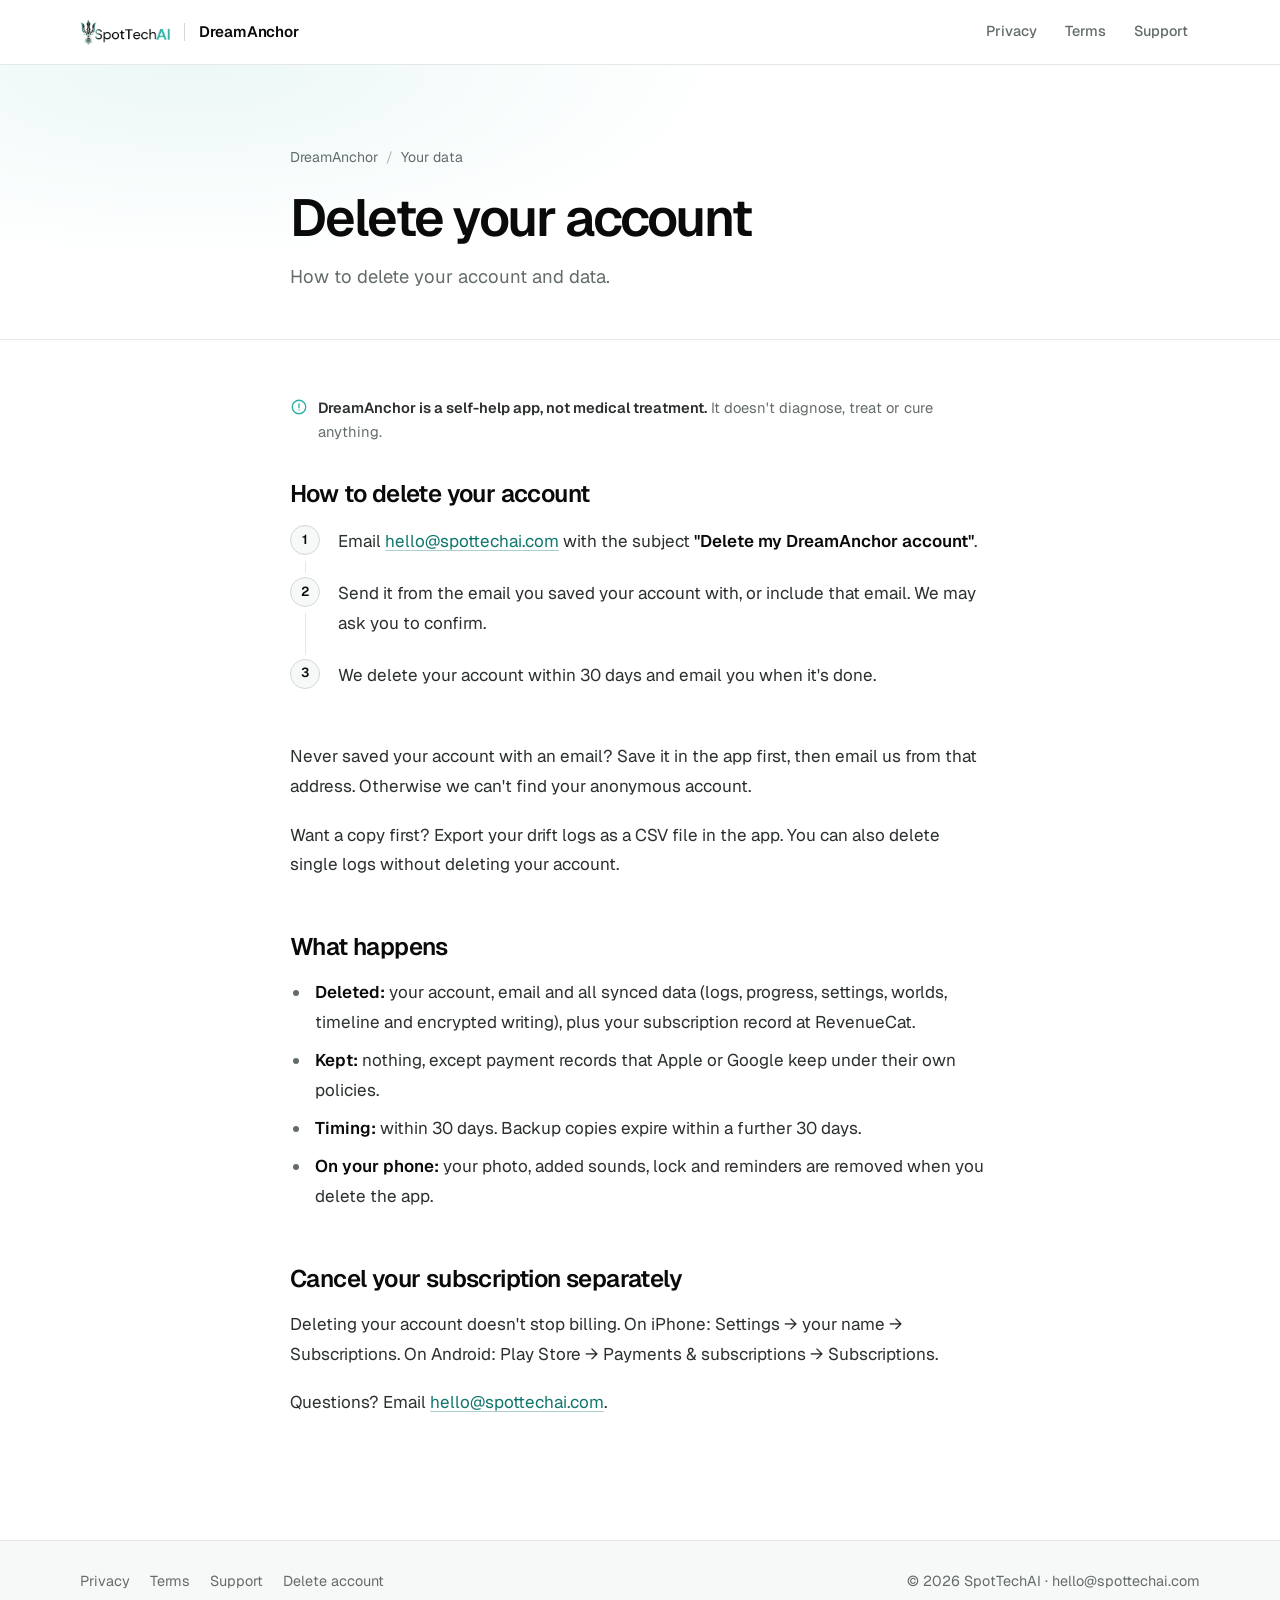
==== DreamAnchor/delete-account/index.html @ 68d118e9 "building DreamAnchor Privacy, Terms, Support Pages" ====
<!DOCTYPE html>
<!-- DRAFT: needs legal review before launch. See DreamAnchor/README.md for open assumptions. -->
<html lang="en">
<head>
  <meta charset="utf-8">
  <meta name="viewport" content="width=device-width, initial-scale=1">
  <title>Delete your account — DreamAnchor by SpotTechAI</title>
  <meta name="description" content="How to delete your DreamAnchor account and data, what gets deleted, how long it takes, and how to cancel your subscription.">
  <meta name="color-scheme" content="light dark">
  <meta name="theme-color" content="#ffffff" media="(prefers-color-scheme: light)">
  <meta name="theme-color" content="#0a0a0a" media="(prefers-color-scheme: dark)">
  <link rel="canonical" href="https://spottechai.com/DreamAnchor/delete-account/">
  <link rel="icon" type="image/png" href="../../assets/img/favicon.png">
  <link rel="apple-touch-icon" href="../../assets/img/apple-touch-icon.png">
  <link rel="preconnect" href="https://fonts.googleapis.com">
  <link rel="preconnect" href="https://fonts.gstatic.com" crossorigin>
  <link href="https://fonts.googleapis.com/css2?family=Geist:wght@300..700&amp;family=Geist+Mono:wght@400;500&amp;display=swap" rel="stylesheet">
  <link rel="stylesheet" href="../../assets/css/styles.css">
  <link rel="stylesheet" href="../assets/site.css">
</head>
<body class="da">
  <a class="skip-link" href="#main">Skip to content</a>

  <header class="da-header">
    <div class="da-bar">
      <a class="da-brand" href="../../">
        <picture>
          <source srcset="../../assets/img/logo-white.png" media="(prefers-color-scheme: dark)">
          <img src="../../assets/img/logo.png" alt="SpotTechAI" width="91" height="26">
        </picture>
      </a>
      <span class="da-sep" aria-hidden="true"></span>
      <a class="da-app" href="../">DreamAnchor</a>
      <nav class="da-nav" aria-label="DreamAnchor">
        <a href="../privacy/">Privacy</a>
        <a href="../terms/">Terms</a>
        <a href="../support/">Support</a>
      </nav>
    </div>
  </header>

  <section class="da-hero">
    <div class="da-wrap">
      <nav class="da-crumbs" aria-label="Breadcrumb"><a href="../">DreamAnchor</a><span class="sl" aria-hidden="true">/</span><span>Your data</span></nav>
      <h1>Delete your account</h1>
      <p class="da-lead">How to delete your account and data.</p>
    </div>
  </section>

  <main id="main" class="da-main">
    <div class="da-wrap">
      <p class="da-note"><svg viewBox="0 0 24 24" aria-hidden="true"><circle cx="12" cy="12" r="9"/><path d="M12 8v5M12 16h.01"/></svg><span><strong>DreamAnchor is a self-help app, not medical treatment.</strong> It doesn't diagnose, treat or cure anything.</span></p>

      <h2 class="da-first" id="how">How to delete your account</h2>
      <!--
        TODO: if the app has in-app deletion, add it here as the first option:
        "In the app: Settings → Your account → Delete account."
        Apple App Review Guideline 5.1.1(v) requires in-app deletion for apps that let people create an account.
      -->
      <ol class="da-steps">
        <li>Email <a href="mailto:hello@spottechai.com?subject=Delete%20my%20DreamAnchor%20account">hello@spottechai.com</a> with the subject <strong>"Delete my DreamAnchor account"</strong>.</li>
        <li>Send it from the email you saved your account with, or include that email. We may ask you to confirm.</li>
        <li>We delete your account within 30 days and email you when it's done.</li>
      </ol>
      <p>Never saved your account with an email? Save it in the app first, then email us from that address. Otherwise we can't find your anonymous account.</p>
      <p>Want a copy first? Export your drift logs as a CSV file in the app. You can also delete single logs without deleting your account.</p>

      <h2 id="what-happens">What happens</h2>
      <ul>
        <li><strong>Deleted:</strong> your account, email and all synced data (logs, progress, settings, worlds, timeline and encrypted writing), plus your subscription record at RevenueCat.</li>
        <li><strong>Kept:</strong> nothing, except payment records that Apple or Google keep under their own policies.</li>
        <li><strong>Timing:</strong> within 30 days. Backup copies expire within a further 30 days.</li>
        <li><strong>On your phone:</strong> your photo, added sounds, lock and reminders are removed when you delete the app.</li>
      </ul>

      <h2 id="subscription">Cancel your subscription separately</h2>
      <p>Deleting your account doesn't stop billing. On iPhone: Settings → your name → Subscriptions. On Android: Play Store → Payments &amp; subscriptions → Subscriptions.</p>
      <p>Questions? Email <a href="mailto:hello@spottechai.com">hello@spottechai.com</a>.</p>
    </div>
  </main>

  <footer class="da-footer">
    <div class="da-bar da-foot">
      <nav class="da-foot-links" aria-label="DreamAnchor pages">
        <a href="../privacy/">Privacy</a>
        <a href="../terms/">Terms</a>
        <a href="../support/">Support</a>
        <a href="../delete-account/">Delete account</a>
      </nav>
      <p>© 2026 SpotTechAI · <a href="mailto:hello@spottechai.com">hello@spottechai.com</a></p>
    </div>
  </footer>
</body>
</html>
---- assets/css/styles.css ----
/* ==========================================================
   SpotTechAI — stylesheet
   Brand: black / white with logo teal (#2DB0A4)
   ========================================================== */

:root {
  --black: #0a0a0a;
  --black-2: #111312;
  --white: #ffffff;
  --gray-50: #f6f7f7;
  --gray-100: #eceeee;
  --gray-300: #d4d8d7;
  --gray-500: #6b7271;
  --gray-400-d: #9aa3a2;          /* muted text on dark */
  --line-d: rgba(255, 255, 255, 0.1);

  --teal: #2db0a4;                /* sampled from the logo */
  --teal-ink: #137a70;            /* teal for text on white (AA contrast) */
  --teal-soft: rgba(45, 176, 164, 0.12);

  --font: "Geist", -apple-system, BlinkMacSystemFont, "Segoe UI", Roboto, sans-serif;
  --mono: "Geist Mono", ui-monospace, SFMono-Regular, Menlo, monospace;

  --container: 1200px;
  --radius: 16px;
  --ease: cubic-bezier(0.22, 1, 0.36, 1);
}

*,
*::before,
*::after { box-sizing: border-box; }

html { scroll-behavior: smooth; scroll-padding-top: 76px; }

body {
  margin: 0;
  font-family: var(--font);
  font-size: 16px;
  line-height: 1.6;
  color: var(--black);
  background: var(--white);
  -webkit-font-smoothing: antialiased;
  -moz-osx-font-smoothing: grayscale;
  text-rendering: optimizeLegibility;
  overflow-x: hidden;
}

img, svg, canvas { display: block; max-width: 100%; }
a { color: inherit; text-decoration: none; }
p { margin: 0 0 1em; }
h1, h2, h3, h4 { margin: 0 0 .5em; font-weight: 600; letter-spacing: -0.035em; line-height: 1.05; }
h1 { font-size: clamp(2.6rem, 6.4vw, 5.2rem); }
h2 { font-size: clamp(2rem, 4.2vw, 3.4rem); }
h3 { font-size: 1.12rem; letter-spacing: -0.015em; line-height: 1.3; }

::selection { background: var(--teal); color: var(--black); }

.container { width: 100%; max-width: var(--container); margin: 0 auto; padding: 0 28px; }
.teal { color: var(--teal); }

.skip-link {
  position: absolute; left: -999px; top: 8px; z-index: 200;
  background: var(--teal); color: var(--black); padding: 8px 14px; border-radius: 8px; font-weight: 600;
}
.skip-link:focus { left: 8px; }
:focus-visible { outline: 2px solid var(--teal); outline-offset: 3px; border-radius: 6px; }

/* ---------- Scroll progress ---------- */
.scroll-progress {
  position: fixed; top: 0; left: 0; z-index: 120; height: 2px; width: 100%;
  background: var(--teal); transform-origin: 0 50%; transform: scaleX(0);
}

/* ---------- Buttons ---------- */
.btn {
  display: inline-flex; align-items: center; justify-content: center; gap: .55em;
  height: 48px; padding: 0 24px; border-radius: 999px;
  font: 500 .95rem/1 var(--font); letter-spacing: -0.01em;
  border: 1px solid transparent; cursor: pointer; white-space: nowrap;
  transition: background .3s var(--ease), color .3s var(--ease), border-color .3s var(--ease), transform .3s var(--ease), box-shadow .3s var(--ease);
}
.btn .arrow { display: inline-block; transition: transform .3s var(--ease); }
.btn:hover .arrow { transform: translateX(4px); }
.btn:active { transform: scale(.98); }
.btn-sm { height: 38px; padding: 0 16px; font-size: .88rem; }

.btn-teal { background: var(--teal); color: var(--black); }
.btn-teal:hover { background: #3cc7ba; box-shadow: 0 8px 30px -8px rgba(45, 176, 164, .65); }
.btn-outline { border-color: rgba(255,255,255,.22); color: var(--white); }
.btn-outline:hover { border-color: var(--white); background: rgba(255,255,255,.06); }
.btn-dark { background: var(--black); color: var(--white); }
.btn-dark:hover { background: #222; }

/* ---------- Labels ---------- */
.label {
  font-family: var(--mono); font-size: .78rem; font-weight: 500;
  letter-spacing: .08em; text-transform: uppercase; color: var(--teal-ink);
  margin-bottom: 1.2rem;
}
.dark .label { color: var(--teal); }
.sub { font-size: 1.12rem; color: var(--gray-500); max-width: 600px; }
.dark .sub { color: var(--gray-400-d); }

/* ---------- Header ---------- */
.site-header {
  position: fixed; inset: 0 0 auto; z-index: 100;
  border-bottom: 1px solid transparent;
  transition: background .4s var(--ease), border-color .4s var(--ease);
}
/* blur lives on a pseudo-element so it doesn't trap the fixed mobile menu */
.site-header::before {
  content: ""; position: absolute; inset: 0; z-index: -1; opacity: 0;
  background: rgba(10, 10, 10, .86);
  backdrop-filter: saturate(180%) blur(16px);
  -webkit-backdrop-filter: saturate(180%) blur(16px);
  transition: opacity .4s var(--ease);
}
.site-header.scrolled::before { opacity: 1; }
.site-header.scrolled { border-color: var(--line-d); }
.nav-wrap { display: flex; align-items: center; justify-content: space-between; height: 72px; }
.brand img { height: 36px; width: auto; }
.nav-menu { display: flex; align-items: center; gap: 32px; list-style: none; margin: 0; padding: 0; }
.nav-menu a:not(.btn) {
  position: relative; color: var(--gray-400-d); font-size: .92rem; font-weight: 450; transition: color .25s;
}
.nav-menu a:not(.btn)::after {
  content: ""; position: absolute; left: 0; right: 0; bottom: -6px; height: 1px;
  background: var(--teal); transform: scaleX(0); transform-origin: right; transition: transform .35s var(--ease);
}
.nav-menu a:not(.btn):hover { color: var(--white); }
.nav-menu a:not(.btn):hover::after,
.nav-menu a.active::after { transform: scaleX(1); transform-origin: left; }
.nav-menu a.active { color: var(--white); }
.nav-toggle { display: none; }

/* ---------- Dark sections ---------- */
.dark { background: var(--black); color: var(--white); }

/* ---------- Hero ---------- */
.hero {
  position: relative; min-height: 100vh; min-height: 100svh;
  display: flex; flex-direction: column; justify-content: center;
  padding-top: 120px; overflow: hidden; isolation: isolate;
}
.hero-canvas { position: absolute; inset: 0; width: 100%; height: 100%; z-index: -2; opacity: .9; }
.hero-glow {
  position: absolute; z-index: -1; width: 900px; height: 900px; border-radius: 50%;
  left: var(--mx, 70%); top: var(--my, 40%); transform: translate(-50%, -50%);
  background: radial-gradient(circle, rgba(45,176,164,.16) 0%, rgba(45,176,164,0) 60%);
  transition: left .8s var(--ease), top .8s var(--ease);
  pointer-events: none;
}
.hero::after { /* fade bottom into marquee */
  content: ""; position: absolute; inset: auto 0 0; height: 200px; z-index: -1;
  background: linear-gradient(transparent, var(--black));
}
.hero-inner { display: grid; grid-template-columns: 1.25fr .75fr; gap: 40px; align-items: center; flex: 1; }

.pill {
  display: inline-flex; align-items: center; gap: 10px;
  padding: 7px 14px 7px 12px; border-radius: 999px; margin-bottom: 28px;
  border: 1px solid var(--line-d); background: rgba(255,255,255,.03);
  font-family: var(--mono); font-size: .76rem; letter-spacing: .06em; text-transform: uppercase; color: #cfd6d5;
}
.pill-dot { position: relative; width: 7px; height: 7px; border-radius: 50%; background: var(--teal); }
.pill-dot::after {
  content: ""; position: absolute; inset: 0; border-radius: 50%; background: var(--teal);
  animation: ping 2s var(--ease) infinite;
}

.hero-title { font-weight: 600; margin-bottom: 28px; }
.hero-lead { font-size: clamp(1.05rem, 1.4vw, 1.22rem); color: var(--gray-400-d); max-width: 560px; margin-bottom: 40px; }
.hero-actions { display: flex; flex-wrap: wrap; gap: 12px; }

/* Split-word headline animation */
.hero-title .w { display: inline-block; overflow: hidden; vertical-align: top; padding-bottom: .08em; margin-bottom: -.08em; }
.hero-title .w > span { display: inline-block; }
.js .hero-title .w > span {
  transform: translateY(105%); opacity: 0; filter: blur(6px);
  animation: wordIn 1s var(--ease) forwards; animation-delay: calc(var(--i) * 70ms + 100ms);
}

.js .fade-in { opacity: 0; transform: translateY(16px); animation: fadeUp 1s var(--ease) forwards; animation-delay: var(--d, 0s); }

/* Hero visual: logo mark with orbits */
.hero-visual { position: relative; aspect-ratio: 1; width: 100%; max-width: 440px; justify-self: center; }
.mark-wrap { position: absolute; inset: 0; display: grid; place-items: center; }
.mark-wrap img {
  width: 34%; height: auto;
  filter: drop-shadow(0 0 40px rgba(45,176,164,.35));
  animation: float 7s ease-in-out infinite;
}
.orbit {
  position: absolute; inset: 0; margin: auto; border-radius: 50%;
  border: 1px solid rgba(255,255,255,.08);
  animation: spin linear infinite;
}
.orbit span {
  position: absolute; top: -4px; left: 50%; width: 8px; height: 8px; margin-left: -4px;
  border-radius: 50%; background: var(--teal); box-shadow: 0 0 16px 2px rgba(45,176,164,.7);
}
.orbit-1 { width: 100%; height: 100%; animation-duration: 38s; border-style: dashed; border-color: rgba(255,255,255,.07); }
.orbit-2 { width: 74%; height: 74%; animation-duration: 24s; animation-direction: reverse; }
.orbit-2 span { background: #fff; box-shadow: 0 0 12px rgba(255,255,255,.6); width: 6px; height: 6px; margin-left: -3px; top: -3px; }
.orbit-3 { width: 50%; height: 50%; animation-duration: 16s; border-color: rgba(45,176,164,.25); }

/* Marquee */
.marquee {
  position: relative; margin-top: 72px; padding: 22px 0;
  border-top: 1px solid var(--line-d); overflow: hidden;
  mask-image: linear-gradient(90deg, transparent, #000 12%, #000 88%, transparent);
  -webkit-mask-image: linear-gradient(90deg, transparent, #000 12%, #000 88%, transparent);
}
.marquee-track { display: flex; width: max-content; animation: marquee 40s linear infinite; }
.marquee:hover .marquee-track { animation-play-state: paused; }
.marquee ul { display: flex; list-style: none; margin: 0; padding: 0; }
.marquee li {
  display: flex; align-items: center; gap: 48px; padding-right: 48px;
  font-size: 1.05rem; color: #7d8685; white-space: nowrap; letter-spacing: -0.01em;
}
.marquee li::after { content: "✦"; color: var(--teal); font-size: .7rem; }

/* ---------- Sections ---------- */
.section { position: relative; padding: 140px 0; }
.section-gray { background: var(--gray-50); }
.section-head { max-width: 760px; margin-bottom: 72px; }
.section-head h2 { margin-bottom: .4em; }

/* About */
.statement {
  font-size: clamp(1.7rem, 3.4vw, 2.8rem); font-weight: 500; line-height: 1.18; letter-spacing: -0.03em;
  max-width: 1040px; margin-bottom: 80px; color: var(--black);
}
.statement .hl { color: var(--teal-ink); }
.about-grid { display: grid; grid-template-columns: 1fr 1fr; gap: 80px; align-items: start; }
.about-text p { font-size: 1.08rem; color: var(--gray-500); }
.about-text strong { color: var(--black); font-weight: 600; }
.pillars { display: grid; grid-template-columns: 1fr 1fr; border-top: 1px solid var(--gray-100); }
.pillar { padding: 26px 24px 26px 0; border-bottom: 1px solid var(--gray-100); }
.pillar:nth-child(odd) { border-right: 1px solid var(--gray-100); }
.pillar:nth-child(even) { padding-left: 24px; }
.pillar-k { display: block; font-size: 1.5rem; font-weight: 600; letter-spacing: -0.03em; margin-bottom: 6px; }
.pillar-k::before { content: ""; display: inline-block; width: 8px; height: 8px; border-radius: 2px; background: var(--teal); margin-right: 10px; vertical-align: middle; }
.pillar p { margin: 0; color: var(--gray-500); font-size: .95rem; }
.mv {
  display: grid; grid-template-columns: 1fr 1fr; gap: 1px; margin-top: 80px;
  background: var(--gray-100); border: 1px solid var(--gray-100); border-radius: var(--radius); overflow: hidden;
}
.mv > div { background: var(--white); padding: 40px; }
.mv .label { margin-bottom: .8rem; }
.mv-text { font-size: 1.3rem; font-weight: 500; letter-spacing: -0.02em; line-height: 1.35; margin: 0; }

/* Service cards with cursor spotlight */
.cards { display: grid; grid-template-columns: repeat(4, 1fr); gap: 16px; }
.card {
  --x: 50%; --y: 50%;
  position: relative; padding: 32px 28px; border-radius: var(--radius);
  background: var(--white); border: 1px solid var(--gray-100);
  transition: transform .5s var(--ease), border-color .4s var(--ease), box-shadow .5s var(--ease);
  overflow: hidden; isolation: isolate;
}
.card::before {
  content: ""; position: absolute; inset: 0; z-index: -1; opacity: 0; transition: opacity .4s;
  background: radial-gradient(360px circle at var(--x) var(--y), rgba(45,176,164,.12), transparent 60%);
}
.card:hover { transform: translateY(-4px); border-color: rgba(45,176,164,.45); box-shadow: 0 24px 50px -24px rgba(10,10,10,.18); }
.card:hover::before { opacity: 1; }
.card h3 { margin-bottom: .6em; }
.card p { color: var(--gray-500); font-size: .94rem; margin-bottom: 1.2em; }
.card ul { list-style: none; padding: 16px 0 0; margin: 0; border-top: 1px solid var(--gray-100); font-size: .86rem; }
.card li { padding: 3px 0; color: #333; }
.card li::before { content: ""; display: inline-block; width: 4px; height: 4px; border-radius: 50%; background: var(--teal); margin-right: 10px; vertical-align: middle; }
.card-icon {
  width: 44px; height: 44px; border-radius: 12px; display: grid; place-items: center; margin-bottom: 28px;
  background: var(--black); transition: background .4s var(--ease), transform .5s var(--ease);
}
.card-icon svg { width: 22px; height: 22px; fill: none; stroke: var(--teal); stroke-width: 1.6; stroke-linecap: round; stroke-linejoin: round; transition: stroke .4s; }
.card:hover .card-icon { background: var(--teal); transform: rotate(-6deg) scale(1.05); }
.card:hover .card-icon svg { stroke: var(--black); }

/* Process timeline */
.timeline { position: relative; list-style: none; margin: 0; padding: 0; display: grid; grid-template-columns: repeat(4, 1fr); gap: 32px; }
.tl-line { position: absolute; top: 28px; left: 0; right: 0; height: 1px; background: var(--line-d); }
.tl-fill { position: absolute; inset: 0; background: linear-gradient(90deg, var(--teal), #7fe3d9); transform-origin: 0 50%; transform: scaleX(var(--p, 0)); }
.tl-step { position: relative; }
.tl-num {
  position: relative; display: grid; place-items: center; width: 56px; height: 56px; margin-bottom: 32px;
  border-radius: 50%; background: var(--black); border: 1px solid rgba(255,255,255,.18);
  font-family: var(--mono); font-size: .85rem; color: var(--white);
  transition: border-color .6s var(--ease), background .6s var(--ease), color .6s var(--ease), box-shadow .6s var(--ease);
}
.tl-step.lit .tl-num { background: var(--teal); border-color: var(--teal); color: var(--black); box-shadow: 0 0 0 6px rgba(45,176,164,.15); }
.tl-step h3 { font-size: 1.35rem; }
.tl-step p { color: var(--gray-400-d); font-size: .96rem; }

/* Industries */
.industries {
  display: grid; grid-template-columns: repeat(5, 1fr);
  border-top: 1px solid var(--gray-100); border-left: 1px solid var(--gray-100);
}
.ind {
  display: flex; flex-direction: column; gap: 18px; padding: 30px 24px 28px;
  border-right: 1px solid var(--gray-100); border-bottom: 1px solid var(--gray-100);
  font-weight: 500; letter-spacing: -0.01em; transition: background .4s var(--ease), color .4s var(--ease);
}
.ind svg { width: 26px; height: 26px; fill: none; stroke: var(--black); stroke-width: 1.5; stroke-linecap: round; stroke-linejoin: round; transition: stroke .4s, transform .5s var(--ease); }
.ind:hover { background: var(--black); color: var(--white); }
.ind:hover svg { stroke: var(--teal); transform: translateY(-3px); }

/* Why */
.why { display: grid; grid-template-columns: .85fr 1.15fr; gap: 80px; align-items: start; }
.why-head { position: sticky; top: 120px; }
.why-head .sub { margin-bottom: 2rem; }
.why-list { border-top: 1px solid var(--gray-300); }
.why-item {
  display: grid; grid-template-columns: 1fr 1.2fr; gap: 24px; padding: 28px 0;
  border-bottom: 1px solid var(--gray-300); transition: padding .5s var(--ease);
}
.why-item h3 { margin: 0; font-size: 1.2rem; }
.why-item p { margin: 0; color: var(--gray-500); font-size: .96rem; }
.why-item:hover { padding-left: 12px; }
.why-item:hover h3 { color: var(--teal-ink); }

/* FAQ */
.faq-wrap { display: grid; grid-template-columns: .7fr 1.3fr; gap: 80px; align-items: start; }
.faq { border-top: 1px solid var(--gray-100); }
.faq details { border-bottom: 1px solid var(--gray-100); }
.faq summary {
  display: flex; justify-content: space-between; align-items: center; gap: 24px;
  padding: 26px 0; cursor: pointer; list-style: none;
  font-size: 1.12rem; font-weight: 500; letter-spacing: -0.015em; transition: color .3s;
}
.faq summary::-webkit-details-marker { display: none; }
.faq summary:hover { color: var(--teal-ink); }
.faq summary::after {
  content: ""; flex: none; width: 28px; height: 28px; border-radius: 50%;
  border: 1px solid var(--gray-300);
  background:
    linear-gradient(currentColor, currentColor) center / 10px 1.5px no-repeat,
    linear-gradient(currentColor, currentColor) center / 1.5px 10px no-repeat;
  transition: transform .4s var(--ease), background-color .3s, border-color .3s;
}
.faq details[open] summary::after { transform: rotate(45deg); border-color: var(--teal); }
.faq-body p { margin: 0; padding: 0 48px 26px 0; color: var(--gray-500); }
.faq details[open] .faq-body { animation: fadeUp .5s var(--ease); }

/* Contact */
.contact { overflow: hidden; }
.contact-glow {
  position: absolute; width: 800px; height: 800px; right: -300px; bottom: -400px; border-radius: 50%;
  background: radial-gradient(circle, rgba(45,176,164,.18), transparent 65%); pointer-events: none;
}
.contact-grid { position: relative; display: grid; grid-template-columns: 1fr 1fr; gap: 80px; align-items: start; }
.contact-copy h2 { font-size: clamp(2.3rem, 5vw, 4rem); }
.email-link {
  display: inline-flex; flex-direction: column; gap: 6px; margin-top: 24px;
  padding-bottom: 10px; border-bottom: 1px solid var(--line-d); transition: border-color .4s var(--ease);
}
.email-label { font-family: var(--mono); font-size: .75rem; text-transform: uppercase; letter-spacing: .08em; color: var(--gray-400-d); }
.email-addr { font-size: clamp(1.25rem, 2.4vw, 1.8rem); font-weight: 500; letter-spacing: -0.02em; word-break: break-word; }
.email-addr .arrow { display: inline-block; color: var(--teal); transition: transform .4s var(--ease); }
.email-link:hover { border-color: var(--teal); }
.email-link:hover .arrow { transform: translate(3px, -3px); }

.contact-form {
  display: grid; grid-template-columns: 1fr 1fr; gap: 18px;
  padding: 36px; border-radius: 20px;
  background: rgba(255,255,255,.03); border: 1px solid var(--line-d);
  backdrop-filter: blur(10px);
}
.field { display: flex; flex-direction: column; gap: 8px; }
.full { grid-column: 1 / -1; }
.field label { font-size: .85rem; color: #c3cbca; }
.opt { color: #7d8685; }
.field input, .field select, .field textarea {
  width: 100%; padding: 13px 14px; border-radius: 10px;
  background: rgba(0,0,0,.4); border: 1px solid rgba(255,255,255,.12); color: var(--white);
  font: inherit; font-size: .96rem;
  transition: border-color .3s, box-shadow .3s, background .3s;
}
.field select { appearance: none; -webkit-appearance: none; padding-right: 36px;
  background-image: url("data:image/svg+xml,%3Csvg xmlns='http://www.w3.org/2000/svg' width='12' height='8' fill='none' stroke='%239aa3a2' stroke-width='1.5'%3E%3Cpath d='M1 1.5 6 6.5l5-5'/%3E%3C/svg%3E");
  background-repeat: no-repeat; background-position: right 14px center; }
.field select option { background: var(--black-2); color: var(--white); }
.field textarea { resize: vertical; min-height: 130px; }
.field input:hover, .field select:hover, .field textarea:hover { border-color: rgba(255,255,255,.22); }
.field input:focus, .field select:focus, .field textarea:focus { outline: none; border-color: var(--teal); box-shadow: 0 0 0 4px rgba(45,176,164,.15); }
.field.invalid input, .field.invalid textarea { border-color: #f87171; }
.form-foot { display: flex; align-items: center; flex-wrap: wrap; gap: 16px; margin-top: 4px; }
.form-status { margin: 0; font-size: .9rem; color: var(--gray-400-d); }
.form-status.ok { color: var(--teal); }
.form-status.err { color: #f87171; }

/* Footer */
.site-footer { background: var(--black); color: var(--white); border-top: 1px solid var(--line-d); padding: 80px 0 32px; }
.footer-grid { display: grid; grid-template-columns: 1.8fr 1fr 1fr 1.2fr; gap: 48px; }
.footer-brand img { height: 44px; width: auto; margin-bottom: 20px; }
.footer-brand p { color: var(--gray-400-d); max-width: 320px; font-size: .95rem; }
.site-footer h4 { font-family: var(--mono); font-size: .75rem; font-weight: 500; letter-spacing: .08em; text-transform: uppercase; color: #7d8685; margin-bottom: 18px; }
.site-footer ul { list-style: none; margin: 0; padding: 0; display: grid; gap: 12px; }
.site-footer ul a { color: #d4dad9; font-size: .94rem; transition: color .25s; }
.site-footer ul a:hover { color: var(--teal); }
.footer-bottom {
  display: flex; justify-content: space-between; flex-wrap: wrap; gap: 12px;
  margin-top: 64px; padding-top: 24px; border-top: 1px solid var(--line-d);
  font-size: .86rem; color: #7d8685;
}
.footer-bottom p { margin: 0; }
.footer-bottom a:hover { color: var(--white); }

/* ---------- Scroll reveal ---------- */
.js .reveal {
  opacity: 0; transform: translateY(28px); filter: blur(4px);
  transition: opacity 1s var(--ease), transform 1s var(--ease), filter 1s var(--ease);
  transition-delay: var(--rd, 0ms);
}
.js .reveal.visible { opacity: 1; transform: none; filter: none; }

/* ---------- Keyframes ---------- */
@keyframes wordIn { to { transform: none; opacity: 1; filter: none; } }
@keyframes fadeUp { from { opacity: 0; transform: translateY(16px); } to { opacity: 1; transform: none; } }
@keyframes spin { to { transform: rotate(360deg); } }
@keyframes float { 0%, 100% { transform: translateY(0); } 50% { transform: translateY(-12px); } }
@keyframes marquee { to { transform: translateX(-50%); } }
@keyframes ping { 0% { transform: scale(1); opacity: .7; } 80%, 100% { transform: scale(2.8); opacity: 0; } }

@media (prefers-reduced-motion: reduce) {
  *, *::before, *::after { animation: none !important; transition: none !important; scroll-behavior: auto !important; }
  .js .reveal, .js .fade-in, .js .hero-title .w > span { opacity: 1; transform: none; filter: none; }
}

/* ---------- Responsive ---------- */
@media (max-width: 1100px) {
  .cards { grid-template-columns: repeat(2, 1fr); }
  .industries { grid-template-columns: repeat(3, 1fr); }
  .footer-grid { grid-template-columns: 1fr 1fr; }
}

@media (max-width: 900px) {
  .section { padding: 100px 0; }
  .hero { min-height: auto; padding-top: 130px; }
  .hero-inner, .about-grid, .why, .faq-wrap, .contact-grid { grid-template-columns: 1fr; gap: 48px; }
  .hero-visual { max-width: 300px; order: -1; justify-self: start; }
  .why-head { position: static; }
  .timeline { grid-template-columns: 1fr; gap: 40px; padding-left: 0; }
  .tl-line { top: 0; bottom: 0; left: 28px; right: auto; width: 1px; height: auto; }
  .tl-fill { background: linear-gradient(180deg, var(--teal), #7fe3d9); transform-origin: 50% 0; transform: scaleY(var(--p, 0)); }
  .tl-step { display: grid; grid-template-columns: 56px 1fr; gap: 24px; }
  .tl-num { margin: 0; }
  .statement { margin-bottom: 56px; }

  .nav-toggle {
    position: relative; z-index: 2; display: block; width: 42px; height: 42px; padding: 0;
    background: transparent; border: 1px solid var(--line-d); border-radius: 50%; cursor: pointer;
  }
  .nav-toggle span {
    position: absolute; left: 13px; right: 13px; height: 1.5px; background: var(--white); border-radius: 2px;
    transition: transform .4s var(--ease), top .4s var(--ease);
  }
  .nav-toggle span:nth-child(1) { top: 17px; }
  .nav-toggle span:nth-child(2) { top: 23px; }
  .nav-toggle[aria-expanded="true"] span:nth-child(1) { top: 20px; transform: rotate(45deg); }
  .nav-toggle[aria-expanded="true"] span:nth-child(2) { top: 20px; transform: rotate(-45deg); }

  .nav-menu {
    position: fixed; inset: 0; z-index: 1; flex-direction: column; align-items: stretch; justify-content: center; gap: 0;
    padding: 96px 28px 40px; background: var(--black);
    clip-path: circle(0% at calc(100% - 49px) 36px);
    transition: clip-path .7s var(--ease);
    visibility: hidden;
  }
  .nav-menu.open { clip-path: circle(150% at calc(100% - 49px) 36px); visibility: visible; }
  .nav-menu li { opacity: 0; transform: translateY(16px); transition: opacity .5s var(--ease), transform .5s var(--ease); }
  .nav-menu.open li { opacity: 1; transform: none; }
  .nav-menu.open li:nth-child(2) { transition-delay: .05s; }
  .nav-menu.open li:nth-child(3) { transition-delay: .1s; }
  .nav-menu.open li:nth-child(4) { transition-delay: .15s; }
  .nav-menu.open li:nth-child(5) { transition-delay: .2s; }
  .nav-menu.open li:nth-child(6) { transition-delay: .25s; }
  .nav-menu a:not(.btn) { display: block; padding: 14px 0; font-size: 2rem; font-weight: 500; letter-spacing: -0.03em; color: var(--white); border-bottom: 1px solid var(--line-d); }
  .nav-menu a:not(.btn)::after { display: none; }
  .nav-cta { margin-top: 32px; }
  .nav-menu .btn { width: 100%; height: 52px; font-size: 1rem; }
  .brand { position: relative; z-index: 2; }
}

@media (max-width: 640px) {
  .container { padding: 0 16px; }
  .section { padding: 84px 0; }
  .cards, .pillars, .mv, .contact-form { grid-template-columns: 1fr; }
  .pillar:nth-child(odd) { border-right: 0; }
  .pillar:nth-child(even) { padding-left: 0; }
  .industries { grid-template-columns: 1fr 1fr; }
  .ind { padding: 22px 16px; font-size: .92rem; }
  .why-item { grid-template-columns: 1fr; gap: 8px; }
  .mv > div { padding: 28px; }
  .contact-form { padding: 24px 20px; }
  .footer-grid { grid-template-columns: 1fr; gap: 36px; }
  .hero-actions .btn { flex: 1 1 auto; }
  .marquee { margin-top: 56px; }
  .brand img { height: 30px; }
}
---- DreamAnchor/assets/site.css ----
/* ==========================================================
   DreamAnchor — legal, support & app pages
   Loaded AFTER /assets/css/styles.css (SpotTechAI theme) and
   reuses its brand tokens: Geist, black / white, teal #2DB0A4.
   ========================================================== */

body.da {
  --bg: #ffffff;
  --bg-subtle: #f7f8f8;
  --bg-hover: #f2f4f3;
  --heading: #0a0a0a;
  --text: #2b302f;
  --muted: #646c6b;
  --border: #e6e8e7;
  --border-strong: #d3d8d7;
  --link: #0f766d;
  --link-line: rgba(15, 118, 109, .35);
  --help-bg: #f0faf8;
  --help-border: #bfe6e1;
  --btn-bg: #0a0a0a;
  --btn-fg: #ffffff;
  --btn-hover: #2a2a2a;
  --header-bg: rgba(255, 255, 255, .8);
  --shadow: 0 1px 2px rgba(10, 10, 10, .04), 0 12px 32px -16px rgba(10, 10, 10, .16);
  --wide: 1120px;
  --read: 700px;

  background: var(--bg);
  color: var(--text);
  font-size: 1.0625rem;
  line-height: 1.75;
  font-feature-settings: "kern", "liga", "calt";
  overflow-x: clip;
}

@media (prefers-color-scheme: dark) {
  body.da {
    --bg: #0a0a0a;
    --bg-subtle: #121413;
    --bg-hover: #181b1a;
    --heading: #f2f4f3;
    --text: #c8cfce;
    --muted: #8d9796;
    --border: rgba(255, 255, 255, .09);
    --border-strong: rgba(255, 255, 255, .18);
    --link: #4fd1c3;
    --link-line: rgba(79, 209, 195, .4);
    --help-bg: rgba(45, 176, 164, .08);
    --help-border: rgba(45, 176, 164, .35);
    --btn-bg: #f2f4f3;
    --btn-fg: #0a0a0a;
    --btn-hover: #ffffff;
    --header-bg: rgba(10, 10, 10, .78);
    --shadow: 0 0 0 1px rgba(255, 255, 255, .04), 0 12px 32px -16px rgba(0, 0, 0, .8);
  }
}

body.da :focus-visible { outline: 2px solid var(--teal); outline-offset: 3px; border-radius: 6px; }
body.da ::selection { background: rgba(45, 176, 164, .3); color: inherit; }

.da h1, .da h2, .da h3 { color: var(--heading); font-weight: 600; }

/* Containers */
.da-bar  { width: 100%; max-width: calc(var(--wide) + 48px); margin: 0 auto; padding: 0 24px; }
.da-wrap { width: 100%; max-width: calc(var(--read) + 48px); margin: 0 auto; padding: 0 24px; }
.da-doc .da-wrap { max-width: calc(var(--wide) + 48px); }

/* ---------- Header ---------- */
.da-header {
  position: sticky; top: 0; z-index: 50;
  background: var(--header-bg);
  backdrop-filter: saturate(180%) blur(14px);
  -webkit-backdrop-filter: saturate(180%) blur(14px);
  border-bottom: 1px solid var(--border);
}
.da-header .da-bar { display: flex; align-items: center; gap: 14px; height: 64px; }
.da-brand { display: inline-flex; }
.da-brand img { height: 26px; width: auto; }
.da-sep { width: 1px; height: 18px; background: var(--border-strong); }
.da-app { font-size: .95rem; font-weight: 600; letter-spacing: -0.01em; color: var(--heading); }
.da-nav { display: flex; align-items: center; gap: 4px; margin-left: auto; }
.da-nav a {
  padding: 6px 12px; border-radius: 8px; font-size: .9rem; font-weight: 500;
  color: var(--muted); transition: color .2s, background .2s;
}
.da-nav a:hover { color: var(--heading); background: var(--bg-hover); }
.da-nav a[aria-current="page"] { color: var(--heading); }
.da-contact {
  display: inline-flex; align-items: center; height: 34px; padding: 0 14px; margin-left: 6px;
  border-radius: 999px; background: var(--btn-bg); color: var(--btn-fg);
  font-size: .86rem; font-weight: 500; transition: background .2s;
}
.da-contact:hover { background: var(--btn-hover); }

/* ---------- Page header (hero) ---------- */
.da-hero {
  position: relative; padding: 80px 0 48px; border-bottom: 1px solid var(--border);
  background: radial-gradient(ellipse 70% 120% at 15% 0%, rgba(45, 176, 164, .09), transparent 60%);
}
.da-crumbs { display: flex; align-items: center; gap: 8px; margin-bottom: 20px; font-size: .88rem; color: var(--muted); }
.da-crumbs a { color: var(--muted); transition: color .2s; }
.da-crumbs a:hover { color: var(--heading); }
.da-crumbs .sl { opacity: .5; }
.da-hero h1 { font-size: clamp(2.25rem, 5vw, 3.25rem); letter-spacing: -0.04em; line-height: 1.08; margin: 0 0 16px; }
.da-hero h1 .teal { color: var(--teal); }
.da-lead { font-size: 1.15rem; line-height: 1.6; color: var(--muted); max-width: 600px; margin: 0; }
.da-meta { display: flex; flex-wrap: wrap; gap: 8px; margin: 24px 0 0; padding: 0; list-style: none; }
.da-meta li {
  display: inline-flex; align-items: center; gap: 8px; padding: 5px 12px;
  border: 1px solid var(--border); border-radius: 999px; background: var(--bg);
  font-size: .82rem; color: var(--muted);
}
.da-meta li::before { content: ""; width: 6px; height: 6px; border-radius: 50%; background: var(--teal); }
.da-actions { display: flex; flex-wrap: wrap; gap: 10px; margin-top: 28px; }

/* Buttons */
.da-btn {
  display: inline-flex; align-items: center; justify-content: center; gap: 8px;
  height: 44px; padding: 0 20px; border-radius: 999px; border: 1px solid transparent;
  font: 500 .94rem/1 var(--font); letter-spacing: -0.01em; cursor: pointer;
  transition: background .2s, border-color .2s, color .2s;
}
.da-btn-primary { background: var(--btn-bg); color: var(--btn-fg); }
.da-btn-primary:hover { background: var(--btn-hover); }
.da-btn-ghost { border-color: var(--border-strong); color: var(--heading); background: var(--bg); }
.da-btn-ghost:hover { background: var(--bg-hover); }
.da-btn .arrow { transition: transform .25s var(--ease); }
.da-btn:hover .arrow { transform: translateX(3px); }

/* ---------- Main content ---------- */
.da-main { padding: 56px 0 104px; }
.da-main h2 {
  font-size: 1.5rem; letter-spacing: -0.025em; line-height: 1.25;
  margin: 3.25rem 0 1rem; scroll-margin-top: 96px;
}
.da-main h3 { font-size: 1.0625rem; letter-spacing: -0.01em; line-height: 1.4; margin: 2rem 0 .5rem; scroll-margin-top: 96px; }
.da-main .da-first { margin-top: 0; }
.da-main p { margin: 0 0 1.1em; }
.da-main ul, .da-main ol { margin: 0 0 1.3em; padding-left: 1.25em; }
.da-main li { margin-bottom: .5em; padding-left: .2em; }
.da-main li::marker { color: var(--muted); }
.da-main strong { color: var(--heading); font-weight: 600; }
.da-main a:not(.da-btn):not(.da-card) {
  color: var(--link); text-decoration: underline; text-decoration-color: var(--link-line);
  text-decoration-thickness: 1px; text-underline-offset: 3px; transition: text-decoration-color .2s;
}
.da-main a:not(.da-btn):not(.da-card):hover { text-decoration-color: currentColor; }
.da-muted { color: var(--muted) !important; }

/* Notice */
.da-notice {
  display: flex; gap: 14px; padding: 16px 18px; margin: 0 0 2.5rem;
  border: 1px solid var(--border); border-radius: 12px; background: var(--bg-subtle);
  font-size: .95rem; line-height: 1.65;
}
.da-notice p { margin: 0; }
.da-notice svg { flex: none; width: 20px; height: 20px; margin-top: 3px; fill: none; stroke: var(--teal); stroke-width: 1.8; stroke-linecap: round; stroke-linejoin: round; }
.da-notice.da-spaced { margin-top: 2.5rem; }

/* Crisis help box */
.da-help {
  padding: 24px; margin: 0 0 3rem; border-radius: 16px;
  background: var(--help-bg); border: 1px solid var(--help-border);
}
.da-help-head { display: flex; align-items: center; gap: 12px; margin-bottom: 10px; }
.da-help-head svg { width: 22px; height: 22px; fill: none; stroke: var(--teal); stroke-width: 1.8; stroke-linecap: round; stroke-linejoin: round; }
.da-main .da-help h2 { margin: 0; font-size: 1.2rem; }
.da-help p { margin: 0 0 .8em; }
.da-help .da-actions { margin-top: 16px; }

/* Table of contents */
.da-toc { margin: 0 0 2.5rem; padding: 20px 22px; border: 1px solid var(--border); border-radius: 14px; background: var(--bg-subtle); }
.da-toc-title { margin: 0 0 10px !important; font-size: .8rem; font-weight: 600; letter-spacing: .02em; color: var(--heading); }
.da-main .da-toc ol { list-style: none; margin: 0; padding: 0; counter-reset: none; }
.da-main .da-toc li { margin: 0; padding: 0; }
body.da .da-main .da-toc a {
  display: block; padding: 5px 0; font-size: .9rem; line-height: 1.45;
  color: var(--muted); text-decoration: none; transition: color .2s;
}
body.da .da-main .da-toc a:hover { color: var(--heading); }
body.da .da-main .da-toc a.active { color: var(--heading); font-weight: 500; }

@media (min-width: 1024px) {
  .da-doc .da-hero .da-wrap,
  .da-doc .da-main > .da-wrap {
    display: grid; grid-template-columns: 210px minmax(0, var(--read)); column-gap: 80px;
  }
  .da-doc .da-hero .da-wrap > *,
  .da-doc .da-main > .da-wrap > * { grid-column: 2; }
  .da-doc .da-main > .da-wrap > .da-toc {
    grid-column: 1; grid-row: 1 / span 500; align-self: start;
    position: sticky; top: 96px; max-height: calc(100vh - 120px); overflow-y: auto;
    margin: 0; padding: 0 0 0 0; border: 0; background: none; border-radius: 0;
  }
  .da-doc .da-toc ol { border-left: 1px solid var(--border); }
  body.da-doc .da-main .da-toc a { padding: 6px 0 6px 14px; margin-left: -1px; border-left: 1px solid transparent; }
  body.da-doc .da-main .da-toc a:hover { border-left-color: var(--border-strong); }
  body.da-doc .da-main .da-toc a.active { border-left-color: var(--teal); }
}

/* Data table */
.da-table-wrap { margin: 1rem 0 2rem; border: 1px solid var(--border); border-radius: 14px; overflow: hidden; }
.da-table { width: 100%; border-collapse: collapse; font-size: .92rem; line-height: 1.55; }
.da-table caption { caption-side: top; text-align: left; padding: 14px 18px; font-weight: 600; color: var(--heading); background: var(--bg-subtle); border-bottom: 1px solid var(--border); }
.da-table th, .da-table td { text-align: left; vertical-align: top; padding: 14px 18px; border-bottom: 1px solid var(--border); }
.da-table tbody tr:last-child td { border-bottom: 0; }
.da-table th { font-size: .8rem; font-weight: 600; color: var(--muted); background: var(--bg-subtle); }
.da-table td:first-child { font-weight: 600; color: var(--heading); }
.da-table tbody tr { transition: background .2s; }
.da-table tbody tr:hover { background: var(--bg-subtle); }

/* Steps */
.da-main .da-steps { list-style: none; padding: 0; margin: 0 0 2rem; counter-reset: step; }
.da-main .da-steps > li { position: relative; padding: 2px 0 20px 48px; margin: 0; }
.da-steps > li::before {
  counter-increment: step; content: counter(step);
  position: absolute; left: 0; top: 0; width: 30px; height: 30px; border-radius: 50%;
  display: grid; place-items: center; font-size: .82rem; font-weight: 600;
  background: var(--bg-subtle); color: var(--heading); border: 1px solid var(--border-strong);
}
.da-steps > li:not(:last-child)::after {
  content: ""; position: absolute; left: 15px; top: 36px; bottom: 4px; width: 1px; background: var(--border);
}

/* Cards */
.da-main .da-cards { display: grid; grid-template-columns: 1fr 1fr; gap: 12px; margin: 0 0 2rem; padding: 0; list-style: none; }
.da-main .da-cards > li { margin: 0; padding: 0; }
.da-card {
  display: flex; flex-direction: column; height: 100%; padding: 20px 22px; border-radius: 14px;
  background: var(--bg); border: 1px solid var(--border); color: var(--text);
  transition: border-color .25s, box-shadow .25s, transform .25s var(--ease);
}
a.da-card:hover { border-color: var(--border-strong); box-shadow: var(--shadow); transform: translateY(-1px); }
.da-main .da-card h3 { margin: 0 0 4px; font-size: 1rem; display: flex; align-items: center; justify-content: space-between; gap: 8px; }
.da-card p { margin: 0 !important; color: var(--muted); font-size: .92rem; line-height: 1.55; }
.da-card .arrow { color: var(--muted); transition: transform .25s var(--ease), color .25s; }
a.da-card:hover .arrow { transform: translateX(3px); color: var(--teal); }

/* Feature grid (landing) */
.da-main .da-features { display: grid; grid-template-columns: 1fr 1fr; gap: 12px; margin: 0 0 1.5rem; padding: 0; list-style: none; }
.da-main .da-features > li { margin: 0; padding: 20px 22px; border: 1px solid var(--border); border-radius: 14px; background: var(--bg); }
.da-features h3 { margin: 14px 0 4px !important; font-size: 1rem !important; }
.da-features p { margin: 0 !important; color: var(--muted); font-size: .92rem; line-height: 1.55; }
.da-ficon { display: grid; place-items: center; width: 38px; height: 38px; border-radius: 10px; background: var(--bg-subtle); border: 1px solid var(--border); }
.da-ficon svg { width: 20px; height: 20px; fill: none; stroke: var(--teal); stroke-width: 1.7; stroke-linecap: round; stroke-linejoin: round; }

/* FAQ — refines the shared .faq component */
.da .faq { border: 1px solid var(--border); border-top: 1px solid var(--border); border-radius: 14px; overflow: hidden; margin: 0 0 2rem; background: var(--bg); }
.da .faq details { border-bottom: 1px solid var(--border); }
.da .faq details:last-child { border-bottom: 0; }
.da .faq summary {
  padding: 16px 20px; font-size: 1rem; font-weight: 500; letter-spacing: -0.01em; line-height: 1.45;
  color: var(--heading); transition: background .2s;
}
.da .faq summary:hover { background: var(--bg-subtle); color: var(--heading); }
.da .faq summary::after {
  width: 8px; height: 8px; margin: -4px 4px 0 0; border-radius: 0;
  border: solid var(--muted); border-width: 0 1.5px 1.5px 0; background: none;
  transform: rotate(45deg); transition: transform .3s var(--ease);
}
.da .faq details[open] summary::after { transform: rotate(-135deg); margin-top: 4px; border-color: var(--heading); }
.da .faq details[open] summary { background: none; }
.da .faq-body { padding: 0 20px 8px; font-size: .98rem; }
.da .faq-body p { padding: 0; margin: 0 0 12px; color: var(--text); }
.da .faq-body ul, .da .faq-body ol { margin: 0 0 14px; }

/* ---------- Footer ---------- */
.da-footer { border-top: 1px solid var(--border); background: var(--bg-subtle); font-size: .9rem; color: var(--muted); }
.da-footer-inner { display: grid; grid-template-columns: 1.6fr 1fr 1fr 1.2fr; gap: 40px; padding-top: 56px; padding-bottom: 40px; }
.da-footer-brand img { height: 24px; width: auto; margin-bottom: 14px; }
.da-footer-brand p { margin: 0; max-width: 300px; line-height: 1.6; }
.da-footer-h { margin: 0 0 12px; font-size: .8rem; font-weight: 600; color: var(--heading); }
.da-footer-col { display: flex; flex-direction: column; gap: 8px; align-items: flex-start; }
.da-footer a { color: var(--muted); transition: color .2s; }
.da-footer a:hover { color: var(--heading); }
.da-footer-bottom { display: flex; flex-wrap: wrap; justify-content: space-between; gap: 8px 24px; padding-top: 20px; padding-bottom: 32px; border-top: 1px solid var(--border); font-size: .84rem; }
.da-footer-bottom p { margin: 0; }

/* ---------- Mobile ---------- */
@media (max-width: 760px) {
  .da-header .da-bar { flex-wrap: wrap; height: auto; padding-top: 12px; gap: 10px 12px; }
  .da-nav { order: 3; width: calc(100% + 48px); margin: 0 -24px; padding: 6px 18px; border-top: 1px solid var(--border); overflow-x: auto; }
  .da-contact { margin-left: auto; }
  .da-hero { padding: 48px 0 36px; }
  .da-main { padding: 40px 0 80px; }
  .da-main .da-cards, .da-main .da-features { grid-template-columns: 1fr; }
  .da-footer-inner { grid-template-columns: 1fr 1fr; gap: 32px; }
  .da-footer-brand { grid-column: 1 / -1; }

  /* stack the data tables into cards */
  .da-table thead { position: absolute; width: 1px; height: 1px; overflow: hidden; clip: rect(0 0 0 0); }
  .da-table, .da-table caption, .da-table tbody, .da-table tr, .da-table td { display: block; width: 100%; }
  .da-table tr { padding: 14px 16px; border-bottom: 1px solid var(--border); }
  .da-table tbody tr:last-child { border-bottom: 0; }
  .da-table td { padding: 2px 0; border: 0; }
  .da-table caption { padding: 12px 16px; }
  .da-table td[data-label]:not(:first-child)::before { content: attr(data-label) " · "; font-weight: 600; color: var(--muted); font-size: .8rem; }
  .da-table td:first-child { margin-bottom: 4px; }
}

@media (max-width: 400px) {
  .da-bar, .da-wrap { padding-left: 16px; padding-right: 16px; }
  .da-nav { width: calc(100% + 32px); margin: 0 -16px; padding: 6px 10px; }
  .da-contact { display: none; }
}

@media print {
  .da-header, .da-footer, .da-toc { display: none; }
  .da-hero { background: none; padding: 0 0 16px; }
}

/* ---------- Simplified components ---------- */
.da-note {
  display: flex; gap: 10px; align-items: flex-start;
  margin: 0 0 2.25rem !important; font-size: .92rem; line-height: 1.6; color: var(--muted);
}
.da-note svg { flex: none; width: 18px; height: 18px; margin-top: 2px; fill: none; stroke: var(--teal); stroke-width: 1.8; stroke-linecap: round; stroke-linejoin: round; }
.da-main .da-note strong { color: var(--text); font-weight: 600; }

.da-main .da-flist { display: grid; grid-template-columns: 1fr 1fr; gap: 10px; margin: 0 0 2rem; padding: 0; list-style: none; }
.da-main .da-flist > li {
  display: flex; align-items: center; gap: 12px; margin: 0; padding: 12px 14px;
  border: 1px solid var(--border); border-radius: 12px; font-size: .95rem; font-weight: 500; color: var(--heading);
}
.da-flist .da-ficon { width: 32px; height: 32px; border-radius: 8px; flex: none; }
.da-flist .da-ficon svg { width: 18px; height: 18px; }
.da-main .da-cards .da-card { padding: 16px 20px; }
.da-main .da-cards .da-card h3 { margin: 0; }

.da-foot { display: flex; flex-wrap: wrap; align-items: center; justify-content: space-between; gap: 12px 24px; padding-top: 28px; padding-bottom: 28px; }
.da-foot p { margin: 0; }
.da-foot-links { display: flex; flex-wrap: wrap; gap: 6px 20px; }

@media (max-width: 760px) {
  .da-main .da-flist { grid-template-columns: 1fr; }
  .da-foot { flex-direction: column; align-items: flex-start; }
}
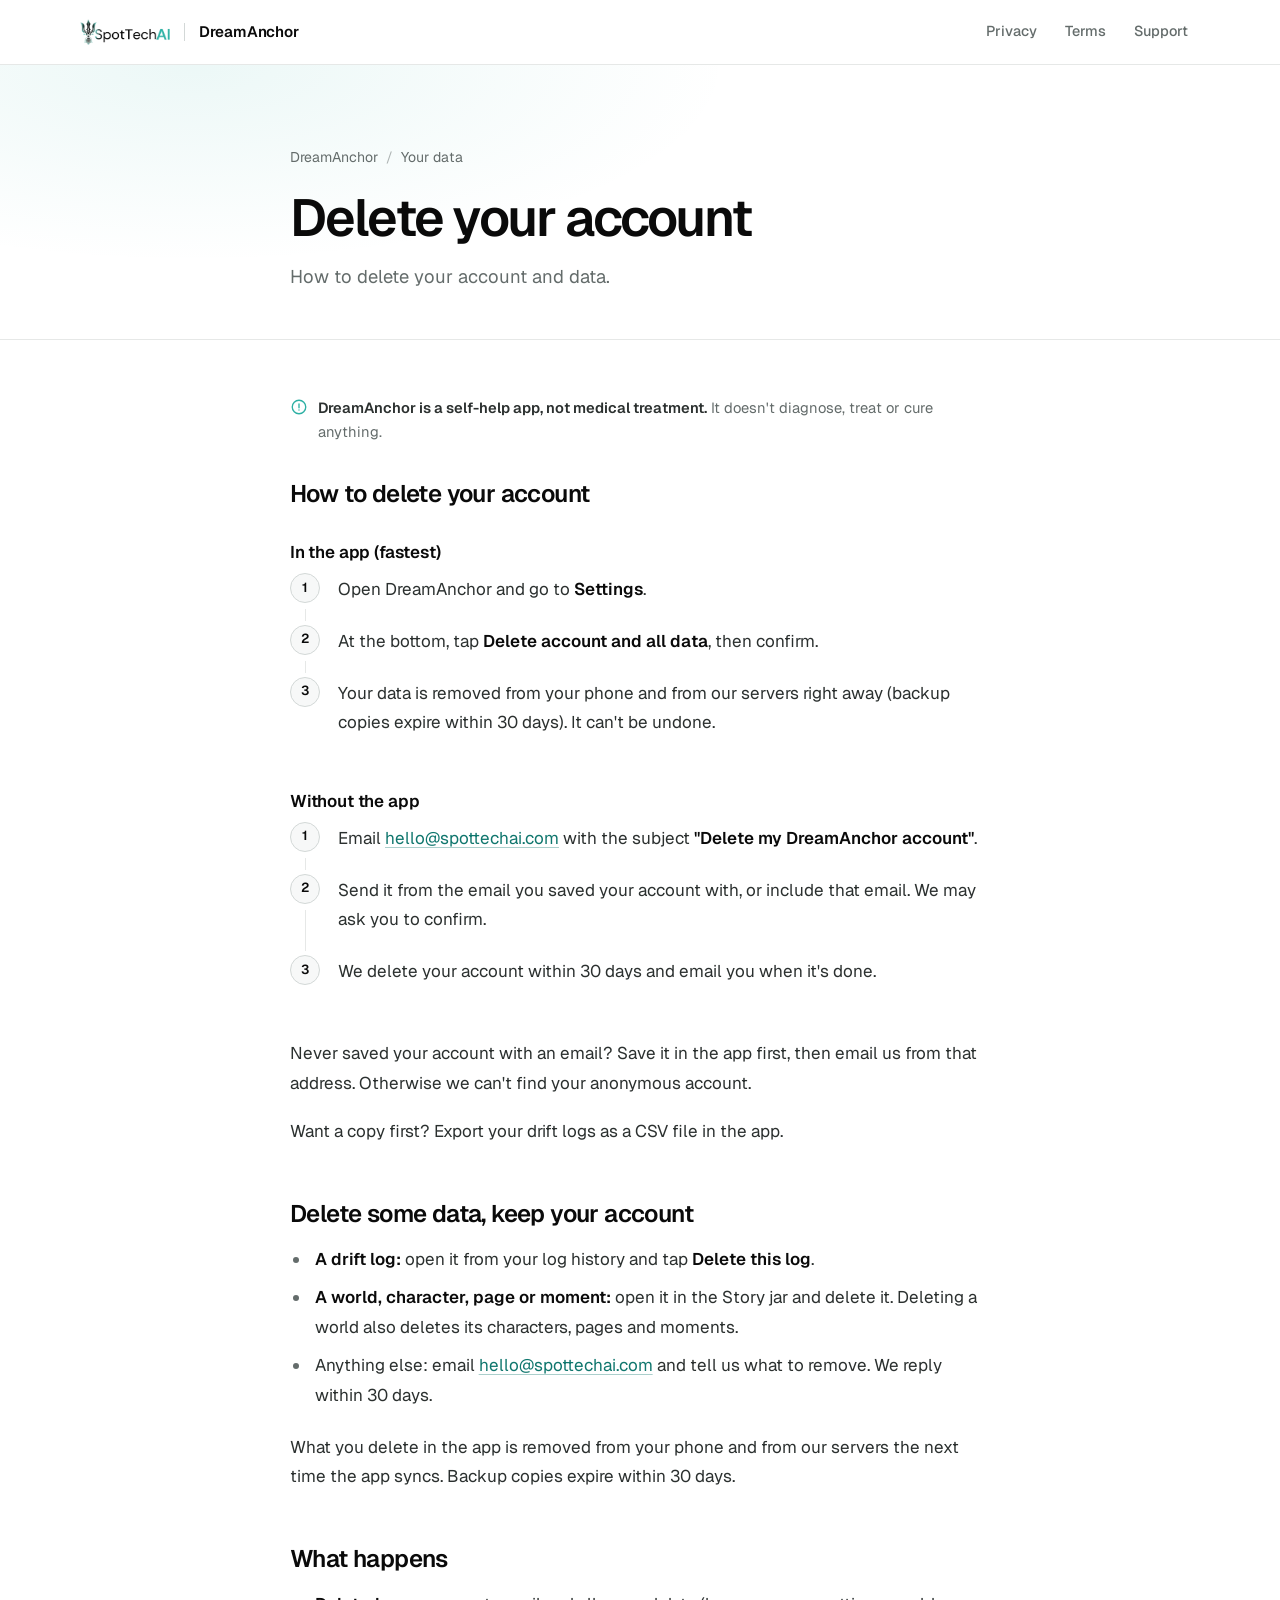
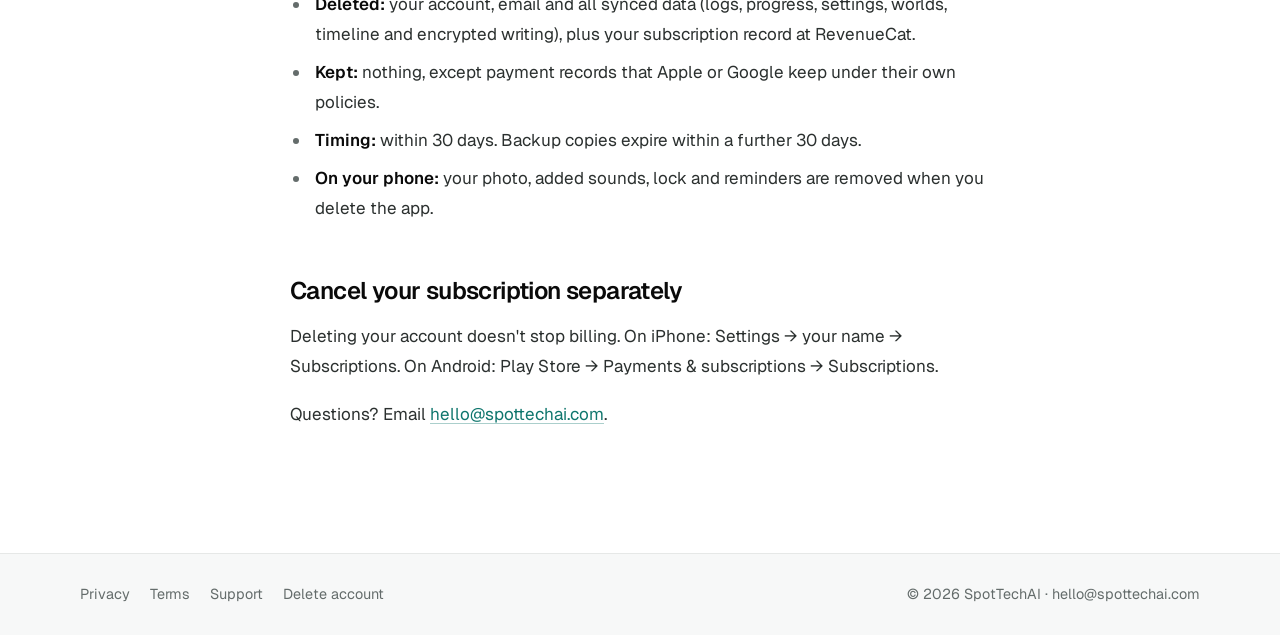
==== commit 13d2d2fa: "Privacy and delete-account fixes" ====
--- a/DreamAnchor/delete-account/index.html
+++ b/DreamAnchor/delete-account/index.html
@@ -52,18 +52,28 @@
       <p class="da-note"><svg viewBox="0 0 24 24" aria-hidden="true"><circle cx="12" cy="12" r="9"/><path d="M12 8v5M12 16h.01"/></svg><span><strong>DreamAnchor is a self-help app, not medical treatment.</strong> It doesn't diagnose, treat or cure anything.</span></p>
 
       <h2 class="da-first" id="how">How to delete your account</h2>
-      <!--
-        TODO: if the app has in-app deletion, add it here as the first option:
-        "In the app: Settings → Your account → Delete account."
-        Apple App Review Guideline 5.1.1(v) requires in-app deletion for apps that let people create an account.
-      -->
+      <h3>In the app (fastest)</h3>
+      <ol class="da-steps">
+        <li>Open DreamAnchor and go to <strong>Settings</strong>.</li>
+        <li>At the bottom, tap <strong>Delete account and all data</strong>, then confirm.</li>
+        <li>Your data is removed from your phone and from our servers right away (backup copies expire within 30 days). It can't be undone.</li>
+      </ol>
+      <h3>Without the app</h3>
       <ol class="da-steps">
         <li>Email <a href="mailto:hello@spottechai.com?subject=Delete%20my%20DreamAnchor%20account">hello@spottechai.com</a> with the subject <strong>"Delete my DreamAnchor account"</strong>.</li>
         <li>Send it from the email you saved your account with, or include that email. We may ask you to confirm.</li>
         <li>We delete your account within 30 days and email you when it's done.</li>
       </ol>
       <p>Never saved your account with an email? Save it in the app first, then email us from that address. Otherwise we can't find your anonymous account.</p>
-      <p>Want a copy first? Export your drift logs as a CSV file in the app. You can also delete single logs without deleting your account.</p>
+      <p>Want a copy first? Export your drift logs as a CSV file in the app.</p>
+
+      <h2 id="some">Delete some data, keep your account</h2>
+      <ul>
+        <li><strong>A drift log:</strong> open it from your log history and tap <strong>Delete this log</strong>.</li>
+        <li><strong>A world, character, page or moment:</strong> open it in the Story jar and delete it. Deleting a world also deletes its characters, pages and moments.</li>
+        <li>Anything else: email <a href="mailto:hello@spottechai.com?subject=Delete%20some%20of%20my%20DreamAnchor%20data">hello@spottechai.com</a> and tell us what to remove. We reply within 30 days.</li>
+      </ul>
+      <p>What you delete in the app is removed from your phone and from our servers the next time the app syncs. Backup copies expire within 30 days.</p>
 
       <h2 id="what-happens">What happens</h2>
       <ul>
